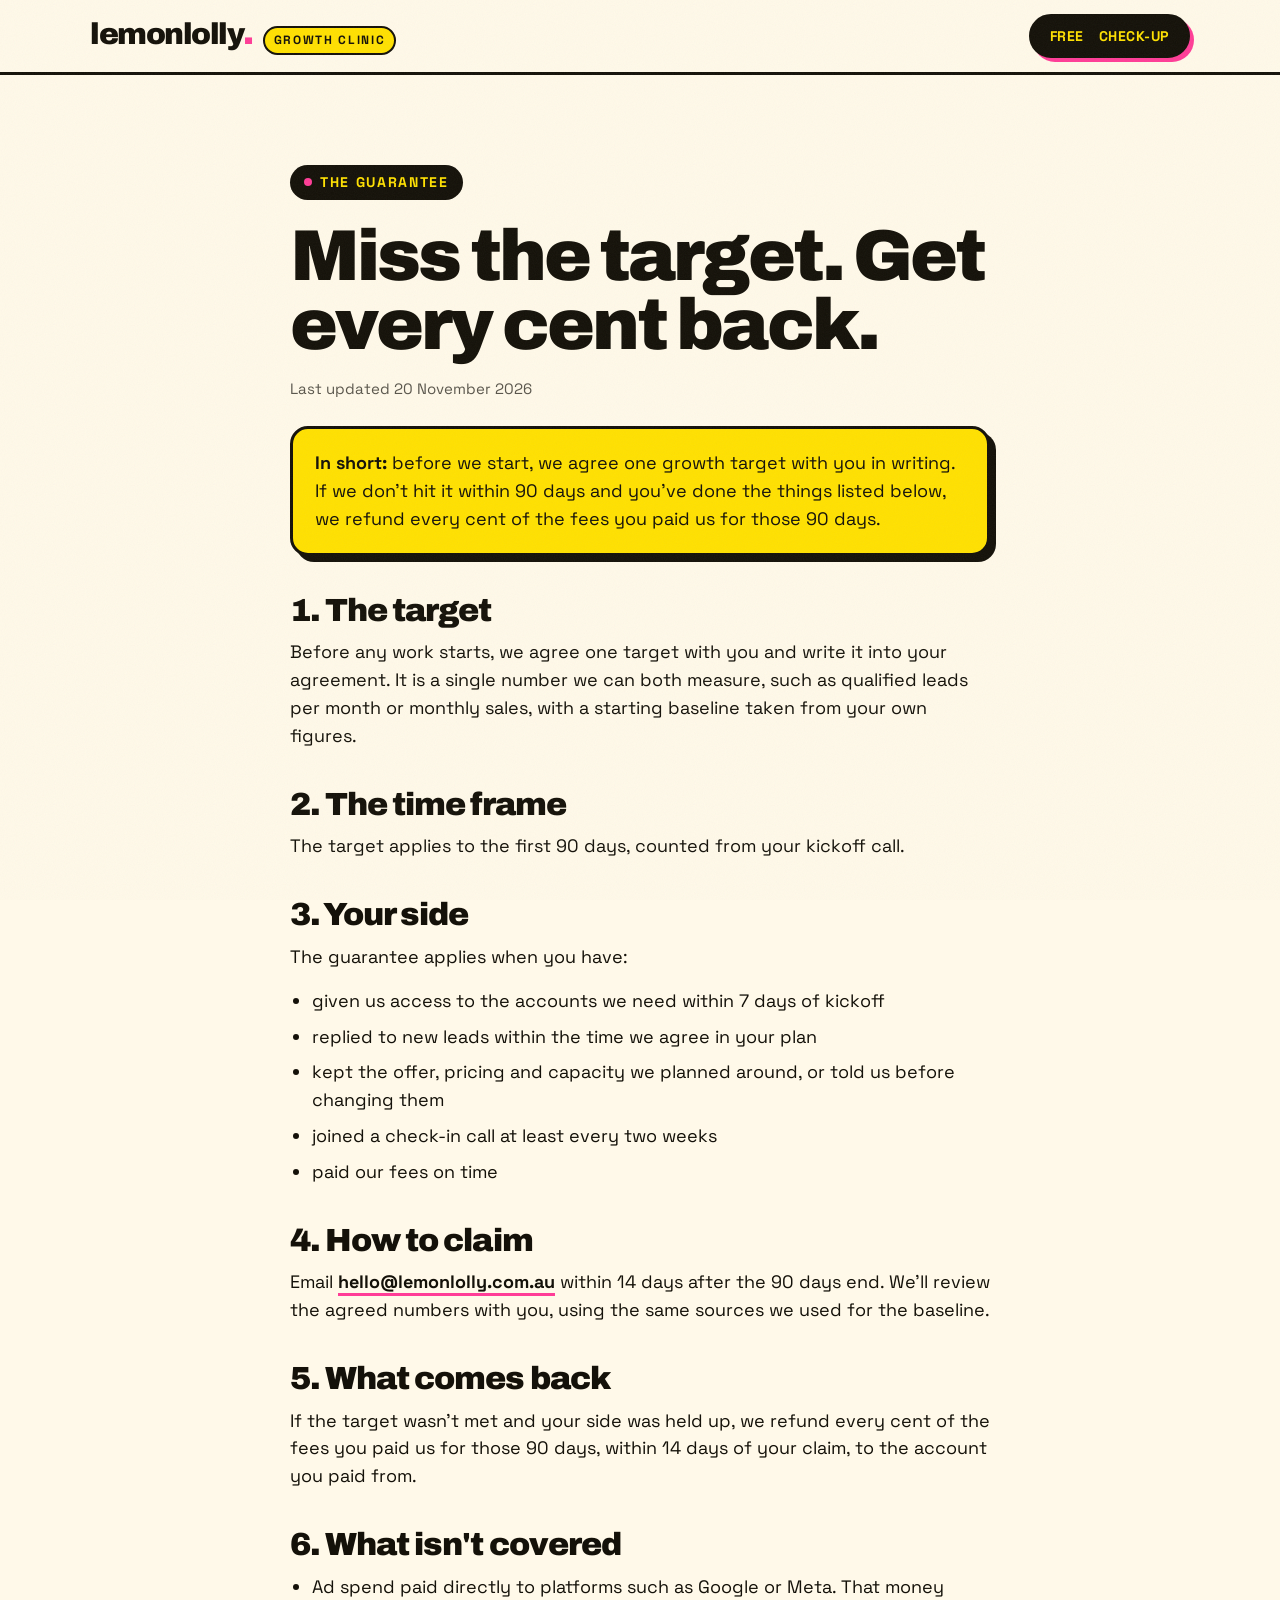
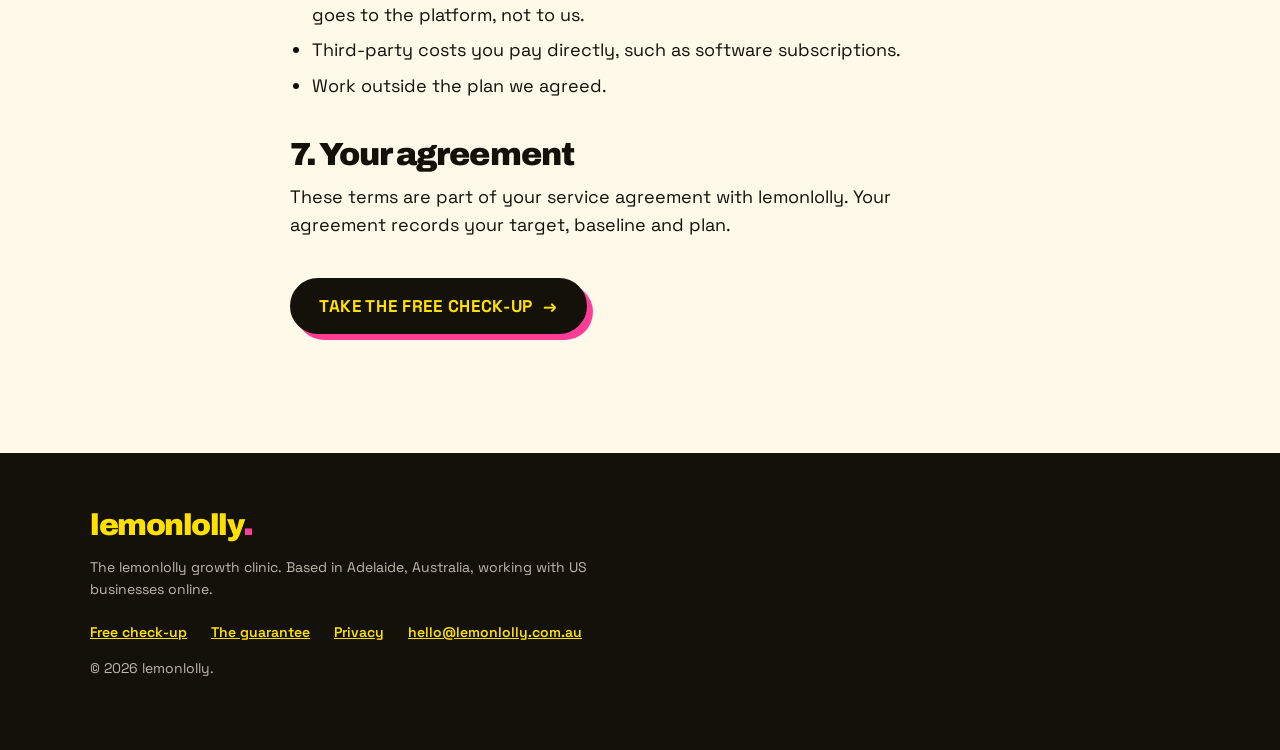
==== guarantee.html @ 4f694c8e "lemonlolly.vip growth clinic: landing page, free growth check-up, guarantee and privacy pages Check-" ====
<!DOCTYPE html>
<html lang="en-US">
<head>
<meta charset="utf-8">
<meta name="viewport" content="width=device-width, initial-scale=1">
<title>The growth clinic guarantee: full terms | lemonlolly</title>
<meta name="description" content="If we take you on and miss the growth target we agree, every cent of our fee comes back. Here's exactly how the guarantee works.">
<link rel="canonical" href="https://lemonlolly.vip/guarantee">
<meta property="og:title" content="The growth clinic guarantee | lemonlolly">
<meta property="og:description" content="Miss the target we agree, get every cent of our fee back. The full terms.">
<meta property="og:url" content="https://lemonlolly.vip/guarantee">
<meta name="theme-color" content="#FFE100">
<link rel="icon" href="/favicon.svg" type="image/svg+xml">
<link rel="preconnect" href="https://fonts.googleapis.com">
<link rel="preconnect" href="https://fonts.gstatic.com" crossorigin>
<link href="https://fonts.googleapis.com/css2?family=Archivo:wght@500;600;700;800;900&family=Space+Grotesk:wght@400;500;600;700&display=swap" rel="stylesheet">
<link rel="stylesheet" href="/styles.css">
<script async src="https://www.googletagmanager.com/gtag/js?id=AW-18373661137"></script>
<script>window.dataLayer=window.dataLayer||[];function gtag(){dataLayer.push(arguments);}gtag('js',new Date());gtag('config','AW-18373661137');</script>
</head>
<body>
<!-- DRAFT TERMS: agree the target type, time frame and client duties, then have a US lawyer review before the domain goes live. -->
<header class="site-head">
  <div class="wrap">
    <a class="brand" href="/" aria-label="lemonlolly growth clinic, home">
      <span class="wordmark">lemonlolly<span class="pinkdot">.</span></span>
      <span class="brand-tag">Growth clinic</span>
    </a>
    <nav class="nav" aria-label="Main"><a class="btn btn-ink" href="/#checkup"><span class="long">Free&nbsp;</span>check-up</a></nav>
  </div>
</header>

<main class="doc">
  <span class="eyebrow">The guarantee</span>
  <h1>Miss the target. Get every cent back.</h1>
  <p class="updated">Last updated 20 November 2026</p>
  <div class="box"><p><b>In short:</b> before we start, we agree one growth target with you in writing. If we don't hit it within 90 days and you've done the things listed below, we refund every cent of the fees you paid us for those 90 days.</p></div>

  <h2>1. The target</h2>
  <p>Before any work starts, we agree one target with you and write it into your agreement. It is a single number we can both measure, such as qualified leads per month or monthly sales, with a starting baseline taken from your own figures.</p>

  <h2>2. The time frame</h2>
  <p>The target applies to the first 90 days, counted from your kickoff call.</p>

  <h2>3. Your side</h2>
  <p>The guarantee applies when you have:</p>
  <ul>
    <li>given us access to the accounts we need within 7 days of kickoff</li>
    <li>replied to new leads within the time we agree in your plan</li>
    <li>kept the offer, pricing and capacity we planned around, or told us before changing them</li>
    <li>joined a check-in call at least every two weeks</li>
    <li>paid our fees on time</li>
  </ul>

  <h2>4. How to claim</h2>
  <p>Email <a class="textlink" href="mailto:hello@lemonlolly.com.au">hello@lemonlolly.com.au</a> within 14 days after the 90 days end. We'll review the agreed numbers with you, using the same sources we used for the baseline.</p>

  <h2>5. What comes back</h2>
  <p>If the target wasn't met and your side was held up, we refund every cent of the fees you paid us for those 90 days, within 14 days of your claim, to the account you paid from.</p>

  <h2>6. What isn't covered</h2>
  <ul>
    <li>Ad spend paid directly to platforms such as Google or Meta. That money goes to the platform, not to us.</li>
    <li>Third-party costs you pay directly, such as software subscriptions.</li>
    <li>Work outside the plan we agreed.</li>
  </ul>

  <h2>7. Your agreement</h2>
  <p>These terms are part of your service agreement with lemonlolly. Your agreement records your target, baseline and plan.</p>

  <p style="margin-top:40px"><a class="btn btn-ink" href="/#checkup">Take the free check-up <span class="arr" aria-hidden="true">→</span></a></p>
</main>

<footer class="site-foot">
  <div class="wrap">
    <a class="wordmark" href="/">lemonlolly<span class="pinkdot">.</span></a>
    <p>The lemonlolly growth clinic. Based in Adelaide, Australia, working with US businesses online.</p>
    <div class="flinks"><a href="/#checkup">Free check-up</a><a href="/guarantee">The guarantee</a><a href="/privacy">Privacy</a><a href="mailto:hello@lemonlolly.com.au">hello@lemonlolly.com.au</a></div>
    <p>© 2026 lemonlolly.</p>
  </div>
</footer>
</body>
</html>
---- styles.css ----
/* lemonlolly growth clinic (lemonlolly.vip) — brand system v1.0 */
:root{
  --lemon:#FFE100; --pink:#FF3D97; --ink:#141109; --cream:#FFF9E9; --white:#FFFFFF;
  --ink-soft:#3b3526;
  --bw:3px;
  --shadow:6px 6px 0 var(--ink);
  --shadow-lg:10px 10px 0 var(--ink);
  --radius:18px;
  --display:"Archivo","Archivo Black",system-ui,sans-serif;
  --body:"Space Grotesk",system-ui,-apple-system,"Segoe UI",sans-serif;
  --wrap:1180px;
  --gutter:clamp(16px,4vw,40px);
}
*{box-sizing:border-box}
html{scroll-behavior:smooth;-webkit-text-size-adjust:100%}
body{margin:0;background:var(--cream);color:var(--ink);font-family:var(--body);font-size:18px;line-height:1.55;overflow-x:hidden}
body::before{content:"";position:fixed;inset:0;pointer-events:none;z-index:100;opacity:.05;
  background-image:url("data:image/svg+xml,%3Csvg xmlns='http://www.w3.org/2000/svg' width='160' height='160'%3E%3Cfilter id='n'%3E%3CfeTurbulence type='fractalNoise' baseFrequency='.9' numOctaves='2' stitchTiles='stitch'/%3E%3C/filter%3E%3Crect width='100%25' height='100%25' filter='url(%23n)'/%3E%3C/svg%3E")}
img,svg{max-width:100%;display:block}
a{color:inherit}
:focus-visible{outline:3px solid var(--pink);outline-offset:3px;border-radius:6px}
.wrap{max-width:var(--wrap);margin:0 auto;padding:0 var(--gutter)}
.skip{position:absolute;left:-999px;top:8px;background:var(--ink);color:var(--lemon);padding:10px 16px;border-radius:999px;z-index:200}
.skip:focus{left:8px}
[hidden]{display:none!important}

/* type */
h1,h2,h3,.display{font-family:var(--display);font-weight:900;letter-spacing:-.04em;line-height:.95;margin:0}
h1{font-size:clamp(44px,7vw,92px)}
h2{font-size:clamp(36px,5.2vw,64px)}
h3{font-size:clamp(22px,2.4vw,30px);letter-spacing:-.03em;line-height:1.02}
.sub{display:block;font-family:var(--display);font-weight:800;letter-spacing:-.03em;line-height:1.05;font-size:clamp(23px,2.8vw,34px);margin-top:.4em}
p{margin:0 0 .9em}
.lead{font-size:clamp(19px,1.7vw,22px);max-width:34em}
.eyebrow{display:inline-flex;align-items:center;gap:8px;font-weight:700;font-size:14px;letter-spacing:.12em;text-transform:uppercase;background:var(--ink);color:var(--lemon);padding:7px 14px;border-radius:999px;margin-bottom:22px}
.eyebrow::before{content:"";width:8px;height:8px;border-radius:50%;background:var(--pink)}
.hl{background:var(--white);padding:0 .12em;box-decoration-break:clone;-webkit-box-decoration-break:clone;border-radius:6px}
.pinkdot{color:var(--pink)}
section{position:relative}
.sec{padding:clamp(72px,10vw,120px) 0}
.sec-head{max-width:820px;margin-bottom:clamp(32px,5vw,56px)}
.sec-head p{margin-top:16px}

/* buttons */
.btn{display:inline-flex;align-items:center;justify-content:center;gap:10px;min-height:56px;padding:14px 26px;border:var(--bw) solid var(--ink);border-radius:999px;font-family:var(--body);font-weight:700;font-size:17px;letter-spacing:.04em;text-transform:uppercase;text-decoration:none;cursor:pointer;--bs:var(--ink);box-shadow:6px 6px 0 var(--bs);transition:transform .12s ease,box-shadow .12s ease;text-align:center;line-height:1.15}
.btn:hover{transform:translate(-2px,-2px);box-shadow:8px 8px 0 var(--bs)}
.btn:active{transform:translate(4px,4px);box-shadow:2px 2px 0 var(--bs)}
.btn[disabled]{opacity:.55;cursor:wait}
.btn-ink{background:var(--ink);color:var(--lemon);--bs:var(--pink)}
.btn-lemon{background:var(--lemon);color:var(--ink)}
.btn-pink{background:var(--pink);color:var(--ink)}
.btn .arr{transition:transform .15s}
.btn:hover .arr{transform:translateX(4px)}
.btn-row{display:flex;flex-wrap:wrap;gap:16px;align-items:center}
.micro{font-size:15px;font-weight:500;margin-top:18px;display:flex;flex-wrap:wrap;gap:8px 18px}
.micro span{display:flex;align-items:center;gap:8px}
.micro span::before{content:"✓";display:inline-grid;place-items:center;width:22px;height:22px;border-radius:50%;background:var(--ink);color:var(--lemon);font-size:12px;font-weight:700;flex:none}
.textlink{font-weight:700;text-decoration:underline;text-decoration-thickness:3px;text-decoration-color:var(--pink);text-underline-offset:5px}
.linkbtn{background:none;border:0;padding:0;font:inherit;font-weight:700;cursor:pointer;color:var(--ink);text-decoration:underline;text-decoration-thickness:2px;text-underline-offset:4px}

/* header */
.site-head{position:sticky;top:0;z-index:50;background:var(--cream);border-bottom:var(--bw) solid var(--ink)}
.site-head .wrap{display:flex;align-items:center;justify-content:space-between;gap:16px;height:72px}
.brand{display:flex;align-items:baseline;gap:10px;text-decoration:none}
.wordmark{font-family:var(--display);font-weight:900;font-size:30px;letter-spacing:-.05em;line-height:1}
.wordmark .pinkdot{font-size:1.1em}
.brand-tag{font-weight:700;font-size:12px;letter-spacing:.14em;text-transform:uppercase;border:2px solid var(--ink);border-radius:999px;padding:3px 9px;background:var(--lemon)}
.nav{display:flex;align-items:center;gap:28px}
.nav a:not(.btn){text-decoration:none;font-weight:500;font-size:16px}
.nav a:not(.btn):hover{text-decoration:underline;text-decoration-thickness:3px;text-decoration-color:var(--pink);text-underline-offset:5px}
.nav .btn{min-height:44px;padding:8px 18px;font-size:14px;box-shadow:4px 4px 0 var(--bs)}
@media (max-width:860px){.nav a:not(.btn){display:none}}
@media (max-width:480px){.brand-tag{display:none}.wordmark{font-size:26px}.nav .btn .long{display:none}}

/* hero */
.hero{background:var(--lemon);border-bottom:var(--bw) solid var(--ink);padding:clamp(44px,7vw,92px) 0 clamp(64px,8vw,104px);overflow:hidden}
.hero-grid{display:grid;grid-template-columns:1.1fr .9fr;gap:clamp(40px,5vw,70px);align-items:center}
.hero .sub{margin-bottom:26px;max-width:18em}
.hero .lead{margin-bottom:30px}
@media (max-width:960px){.hero-grid{grid-template-columns:1fr}}

/* example result card */
.eg{position:relative;background:var(--white);border:var(--bw) solid var(--ink);border-radius:26px;box-shadow:var(--shadow-lg);padding:28px 24px 22px;transform:rotate(1.2deg);max-width:460px;justify-self:center;width:100%}
.eg-pill{position:absolute;left:22px;top:-17px;background:var(--ink);color:var(--lemon);font-weight:700;font-size:12px;letter-spacing:.14em;text-transform:uppercase;padding:6px 12px;border-radius:999px}
.eg-top{display:flex;align-items:center;gap:18px;margin-bottom:18px;padding-right:64px}
.eg-score{flex:none;width:96px;height:96px;border-radius:50%;background:var(--lemon);border:var(--bw) solid var(--ink);display:grid;place-items:center;box-shadow:4px 4px 0 var(--ink);text-align:center}
.eg-score b{font-family:var(--display);font-weight:900;font-size:44px;letter-spacing:-.05em;line-height:1;display:block}
.eg-score small{display:block;font-size:12px;font-weight:700;margin-top:-2px}
.eg-verdict{font-family:var(--display);font-weight:900;font-size:clamp(24px,2.6vw,30px);letter-spacing:-.03em;line-height:1}
.eg-verdict span{display:block;font-family:var(--body);font-weight:500;font-size:15px;letter-spacing:0;margin-top:6px}
.eg-bars{display:grid;gap:9px}
.eg-row{display:grid;grid-template-columns:112px 1fr;gap:10px;align-items:center;font-size:13.5px;font-weight:700}
.eg-row i{display:block;height:14px;border:2px solid var(--ink);border-radius:999px;background:var(--cream);overflow:hidden}
.eg-row i::after{content:"";display:block;height:100%;width:var(--v);background:var(--lemon);border-right:2px solid var(--ink)}
.eg-row.low i::after{background:var(--pink)}
.eg-foot{margin-top:16px;padding-top:12px;border-top:2px dashed var(--ink);font-size:14px;font-weight:600}
.eg-foot b{color:var(--ink)}
.seal{position:absolute;right:-30px;top:-52px;z-index:2;width:112px;height:112px;border-radius:50%;background:var(--pink);border:var(--bw) solid var(--ink);display:grid;place-items:center;box-shadow:4px 4px 0 var(--ink)}
.seal svg{position:absolute;inset:6px;width:calc(100% - 12px);height:calc(100% - 12px);animation:spin 18s linear infinite}
.seal b{font-family:var(--display);font-size:26px;line-height:1;letter-spacing:-.04em}
@keyframes spin{to{transform:rotate(360deg)}}
@media (prefers-reduced-motion:reduce){.seal svg,.ticker-track{animation:none}}
@media (max-width:520px){
  .eg{transform:none;padding:26px 16px 18px}
  .eg-top{padding-right:52px;gap:14px}
  .eg-score{width:80px;height:80px}.eg-score b{font-size:36px}
  .eg-row{grid-template-columns:96px 1fr;font-size:12.5px}
  .seal{width:88px;height:88px;right:-6px;top:-50px}
  .seal b{font-size:20px}
}

/* ticker */
.ticker{background:var(--ink);color:var(--lemon);border-bottom:var(--bw) solid var(--ink);overflow:hidden;padding:16px 0}
.ticker-track{display:flex;gap:36px;width:max-content;animation:tick 36s linear infinite}
.ticker span{font-family:var(--display);font-weight:900;font-size:clamp(20px,2.4vw,28px);letter-spacing:-.02em;text-transform:uppercase;white-space:nowrap;display:flex;align-items:center;gap:36px}
.ticker span::after{content:"✳";color:var(--pink)}
@keyframes tick{to{transform:translateX(-50%)}}

/* how it works */
.steps{display:grid;grid-template-columns:repeat(4,1fr);gap:20px;list-style:none;padding:0;margin:0}
.step{background:var(--white);border:var(--bw) solid var(--ink);border-radius:var(--radius);padding:26px 22px;box-shadow:var(--shadow)}
.step:nth-child(2){background:var(--lemon)}
.step:nth-child(4){background:var(--ink);color:var(--cream);box-shadow:6px 6px 0 var(--pink)}
.step .n{font-family:var(--display);font-weight:900;font-size:52px;letter-spacing:-.05em;line-height:.9;color:var(--pink);display:block;margin-bottom:12px}
.step h3{font-size:clamp(21px,2vw,25px);margin-bottom:10px}
.step p{margin:0;font-size:16px}
.step .when{display:inline-block;margin-top:14px;font-size:13px;font-weight:700;letter-spacing:.08em;text-transform:uppercase;border:2px solid currentColor;border-radius:999px;padding:3px 10px}
@media (max-width:1000px){.steps{grid-template-columns:1fr 1fr}}
@media (max-width:560px){.steps{grid-template-columns:1fr}}

/* the check-up */
.check-sec{border-top:var(--bw) solid var(--ink);border-bottom:var(--bw) solid var(--ink);background-color:var(--cream);background-image:repeating-linear-gradient(45deg,rgba(255,225,0,.32) 0 18px,transparent 18px 36px)}
.app{max-width:860px;margin:0 auto;background:var(--white);border:var(--bw) solid var(--ink);border-radius:28px;box-shadow:12px 12px 0 var(--ink);overflow:hidden;scroll-margin-top:96px}
.app-head{background:var(--lemon);border-bottom:var(--bw) solid var(--ink);padding:20px clamp(18px,3.4vw,36px) 18px}
.app-meta{display:flex;justify-content:space-between;align-items:center;gap:12px;font-weight:700;font-size:14px;letter-spacing:.1em;text-transform:uppercase;margin-bottom:12px}
.app-meta .time{letter-spacing:0;text-transform:none;font-weight:600;opacity:.8}
.progress{height:18px;border:var(--bw) solid var(--ink);border-radius:999px;background:var(--white);overflow:hidden}
.progress i{display:block;height:100%;width:0;background:repeating-linear-gradient(45deg,var(--ink) 0 8px,var(--pink) 8px 16px);border-right:var(--bw) solid var(--ink);transition:width .35s ease}
.app-body{padding:clamp(24px,3.6vw,40px) clamp(18px,3.4vw,40px) clamp(26px,3.6vw,40px);min-height:420px}
.start-panel{text-align:center;padding:clamp(10px,3vw,26px) 0}
.start-panel h3{font-size:clamp(28px,3.6vw,42px);margin-bottom:12px}
.start-panel p{max-width:32em;margin:0 auto 26px}
.start-panel .btn-row{justify-content:center}
.start-list{list-style:none;padding:0;margin:0 auto 30px;display:flex;flex-wrap:wrap;justify-content:center;gap:8px;max-width:640px}
.start-list li{border:2px solid var(--ink);border-radius:999px;padding:5px 14px;font-weight:600;font-size:15px;background:var(--cream)}
.q{border:0;margin:0;padding:0;min-width:0}
.q legend{font-family:var(--display);font-weight:800;font-size:clamp(23px,2.6vw,30px);letter-spacing:-.025em;line-height:1.12;padding:0;margin-bottom:6px}
.q .area{display:inline-block;font-weight:700;font-size:13px;letter-spacing:.12em;text-transform:uppercase;border:2px solid var(--ink);border-radius:999px;padding:3px 10px;margin-bottom:14px;background:var(--cream)}
.q .help{display:block;font-size:15px;opacity:.75;margin:0 0 6px}
.opts{display:grid;grid-template-columns:1fr;gap:10px;margin-top:18px}
.opts.two{grid-template-columns:1fr 1fr}
@media (max-width:600px){.opts.two{grid-template-columns:1fr}}
.opt{position:relative;display:block}
.opt input{position:absolute;opacity:0;width:1px;height:1px}
.opt span{display:flex;align-items:center;gap:12px;min-height:54px;padding:12px 16px;border:var(--bw) solid var(--ink);border-radius:14px;background:var(--cream);font-weight:500;font-size:17px;line-height:1.3;cursor:pointer;transition:background .1s,transform .1s}
.opt span::before{content:"";flex:none;width:20px;height:20px;border:var(--bw) solid var(--ink);border-radius:50%;background:var(--white)}
.opt span:hover{background:var(--white)}
.opt input:checked + span{background:var(--lemon);font-weight:700;box-shadow:4px 4px 0 var(--ink);transform:translate(-2px,-2px)}
.opt input:checked + span::before{background:var(--ink);box-shadow:inset 0 0 0 3px var(--lemon)}
.opt input:focus-visible + span{outline:3px solid var(--pink);outline-offset:3px}
.qual{margin-bottom:28px;padding-bottom:24px;border-bottom:2px dashed rgba(20,17,9,.25)}
.qual:last-of-type{border-bottom:0;margin-bottom:0;padding-bottom:0}
.qual legend{font-size:clamp(20px,2.1vw,24px)}
.qual.missing{outline:3px solid var(--pink);outline-offset:8px;border-radius:12px}
.step-actions{display:flex;justify-content:space-between;align-items:center;gap:14px;margin-top:28px;padding-top:22px;border-top:var(--bw) solid var(--ink)}
.step-actions .btn{margin-left:auto}
.step-err{color:#b0005a;font-weight:700;margin:14px 0 0}

/* results */
.res-top{display:grid;grid-template-columns:auto 1fr;gap:clamp(20px,4vw,40px);align-items:center;margin-bottom:26px}
.dial{position:relative;width:clamp(170px,22vw,200px);aspect-ratio:1}
.dial svg{width:100%;height:100%;transform:rotate(-90deg)}
.dial .num{position:absolute;inset:0;display:grid;place-items:center;text-align:center}
.dial b{font-family:var(--display);font-weight:900;font-size:clamp(56px,7vw,70px);letter-spacing:-.06em;line-height:.9;display:block}
.dial small{display:block;font-weight:700;font-size:15px;margin-top:4px}
.kicker{display:inline-block;font-weight:700;font-size:13px;letter-spacing:.14em;text-transform:uppercase;border:2px solid var(--ink);border-radius:999px;padding:4px 12px;margin-bottom:12px;background:var(--cream)}
.kicker.b0{background:var(--pink)}.kicker.b1{background:var(--lemon)}.kicker.b2{background:var(--ink);color:var(--lemon)}
.verdict{font-size:clamp(30px,4.2vw,48px);margin-bottom:10px}
.verdict-line{font-size:clamp(17px,1.6vw,19px);margin:0;max-width:30em}
@media (max-width:640px){.res-top{grid-template-columns:1fr;justify-items:center;text-align:center}.verdict-line{margin:0 auto}}
.res-block{border:var(--bw) solid var(--ink);border-radius:20px;padding:clamp(18px,3vw,28px);margin-top:22px;background:var(--cream)}
.res-block h3{font-size:clamp(22px,2.4vw,28px);margin-bottom:12px}
.limit{border-color:var(--ink);background:var(--white);box-shadow:8px 8px 0 var(--pink)}
.limit .tag{display:inline-block;font-weight:700;font-size:13px;letter-spacing:.12em;text-transform:uppercase;background:var(--pink);border:2px solid var(--ink);border-radius:999px;padding:3px 10px;margin-bottom:12px}
.limit .line{font-size:clamp(18px,1.8vw,21px);font-weight:600;margin-bottom:14px}
.limit .tip{margin:0;padding:12px 14px;border-radius:12px;background:var(--cream);border:2px dashed rgba(20,17,9,.4);font-size:16px}
.cats{display:grid;gap:12px}
.cat{display:grid;grid-template-columns:minmax(150px,200px) 1fr;gap:14px;align-items:center}
.cat-name{font-weight:700;font-size:16px;line-height:1.2}
.bar{height:22px;border:var(--bw) solid var(--ink);border-radius:999px;background:var(--white);overflow:hidden}
.bar i{display:block;height:100%;width:0;background:var(--lemon);border-right:var(--bw) solid var(--ink);transition:width .9s cubic-bezier(.2,.8,.2,1)}
.bar.low i{background:var(--pink)}
.cat.is-limit .cat-name::after{content:" ← biggest limit";color:#b0005a;font-size:13px}
@media (max-width:560px){.cat{grid-template-columns:1fr}.cat .bar{margin-top:-6px}}
.gate{background:var(--ink);color:var(--cream);border-color:var(--ink);box-shadow:10px 10px 0 var(--pink)}
.gate h3{color:var(--lemon);font-size:clamp(26px,3vw,36px)}
.gate .fields{display:grid;grid-template-columns:1fr 1fr;gap:14px;margin-top:18px}
.field{display:grid;gap:6px}
.field label{font-weight:700;font-size:15px}
.opt-l{font-weight:400;opacity:.75}
input[type=text],input[type=email],input[type=url]{font:inherit;font-size:17px;width:100%;min-height:52px;padding:12px 14px;border:var(--bw) solid var(--cream);border-radius:12px;background:var(--cream);color:var(--ink)}
input[type=text]:focus,input[type=email]:focus,input[type=url]:focus{outline:none;background:var(--white);box-shadow:4px 4px 0 var(--pink)}
input[aria-invalid=true]{border-color:var(--pink);box-shadow:0 0 0 3px var(--pink)}
.gate .btn{width:100%;margin-top:20px;--bs:var(--lemon)}
.gate .guar{margin:16px 0 0;font-size:15px;text-align:center;color:var(--cream)}
.gate .guar a{color:var(--lemon)}
.gate .small{font-size:14px;opacity:.75;margin:10px 0 0;text-align:center}
.gate .err{color:var(--pink);font-weight:700;margin:12px 0 0}
.gate .err a{color:var(--lemon)}
@media (max-width:560px){.gate .fields{grid-template-columns:1fr}}
.booking{margin-top:22px;border:var(--bw) solid var(--ink);border-radius:20px;overflow:hidden;background:var(--white)}
.booking-head{background:var(--lemon);border-bottom:var(--bw) solid var(--ink);padding:16px 20px}
.booking-head h3{font-size:clamp(22px,2.4vw,28px)}
.booking-head p{margin:6px 0 0;font-size:15px}
.cal{min-width:320px;height:700px}
.done{background:var(--lemon);text-align:center}
.done h3{font-size:clamp(26px,3vw,36px)}
.restart{margin-top:20px;text-align:center;font-size:15px}

/* guarantee band */
.guarantee{background:var(--ink);color:var(--cream)}
.guarantee .eyebrow{background:var(--lemon);color:var(--ink)}
.guarantee h2{color:var(--lemon);max-width:13em}
.g-grid{display:grid;grid-template-columns:1.1fr .9fr;gap:clamp(32px,5vw,64px);align-items:start;margin-top:30px}
.g-list{list-style:none;margin:0;padding:0;display:grid;gap:14px}
.g-list li{display:flex;gap:14px;align-items:flex-start;font-size:18px}
.g-list li b{flex:none;display:grid;place-items:center;width:34px;height:34px;border-radius:50%;background:var(--lemon);color:var(--ink);font-family:var(--display);font-weight:900;font-size:17px;border:2px solid var(--cream)}
.g-card{background:var(--cream);color:var(--ink);border:var(--bw) solid var(--cream);border-radius:var(--radius);padding:26px 24px;box-shadow:8px 8px 0 var(--pink)}
.g-card h3{margin-bottom:10px}
.g-card p{font-size:16px}
.g-card .fine{font-size:14px;opacity:.8;margin:0}
@media (max-width:860px){.g-grid{grid-template-columns:1fr}}

/* faq */
.faq{max-width:860px}
.faq details{border:var(--bw) solid var(--ink);border-radius:16px;background:var(--white);margin-bottom:12px;box-shadow:4px 4px 0 var(--ink)}
.faq summary{cursor:pointer;list-style:none;padding:18px 54px 18px 20px;font-family:var(--display);font-weight:800;font-size:clamp(19px,2vw,22px);letter-spacing:-.02em;line-height:1.2;position:relative}
.faq summary::-webkit-details-marker{display:none}
.faq summary::after{content:"+";position:absolute;right:18px;top:50%;transform:translateY(-50%);width:28px;height:28px;border-radius:50%;background:var(--lemon);border:2px solid var(--ink);display:grid;place-items:center;font-family:var(--body);font-size:20px;line-height:1}
.faq details[open] summary::after{content:"–"}
.faq details p{padding:0 20px 18px;margin:0;font-size:17px}

/* closing cta */
.cta-band{background:var(--pink);border-top:var(--bw) solid var(--ink);text-align:center}
.cta-band h2{max-width:14em;margin:0 auto 18px}
.cta-band p{max-width:30em;margin:0 auto 28px}
.cta-band .btn-row{justify-content:center}

/* legal pages */
.doc{max-width:780px;margin:0 auto;padding:clamp(48px,7vw,90px) var(--gutter) clamp(64px,8vw,110px)}
.doc h1{font-size:clamp(40px,6vw,72px);margin-bottom:18px}
.doc h2{font-size:clamp(24px,2.8vw,32px);letter-spacing:-.03em;margin:40px 0 12px}
.doc p,.doc li{font-size:18px}
.doc ul,.doc ol{padding-left:1.2em;margin:0 0 1em}
.doc li{margin-bottom:8px}
.doc .updated{font-size:15px;opacity:.7}
.doc .box{border:var(--bw) solid var(--ink);border-radius:var(--radius);background:var(--lemon);padding:20px 22px;box-shadow:var(--shadow);margin:26px 0}
.doc .box p:last-child{margin:0}

/* footer */
.site-foot{background:var(--ink);color:var(--cream);border-top:var(--bw) solid var(--ink);padding:52px 0 70px}
.site-foot .wordmark{color:var(--lemon);font-size:30px;text-decoration:none}
.site-foot p{margin:14px 0 0;font-size:14px;color:rgba(255,249,233,.72);max-width:40em}
.site-foot a{color:var(--lemon)}
.flinks{margin-top:22px;display:flex;gap:12px 24px;flex-wrap:wrap;font-size:14px;font-weight:600}
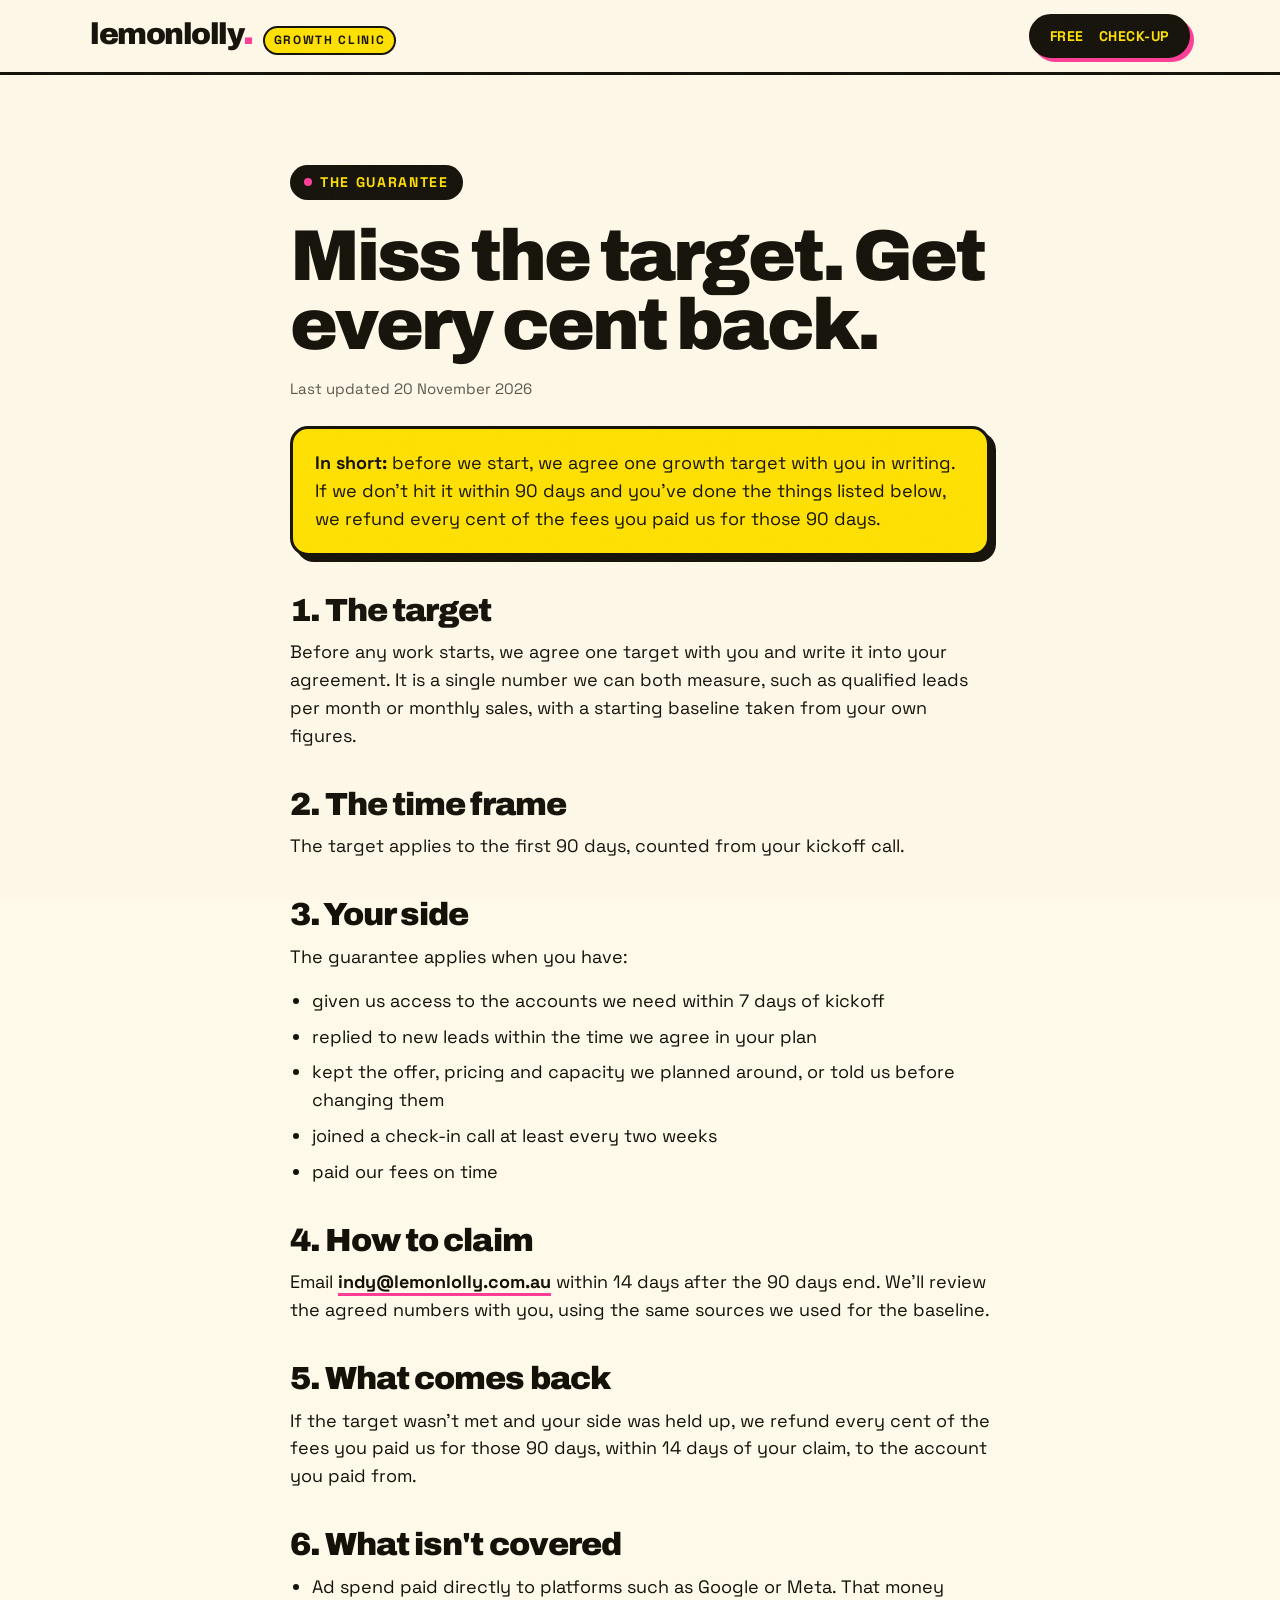
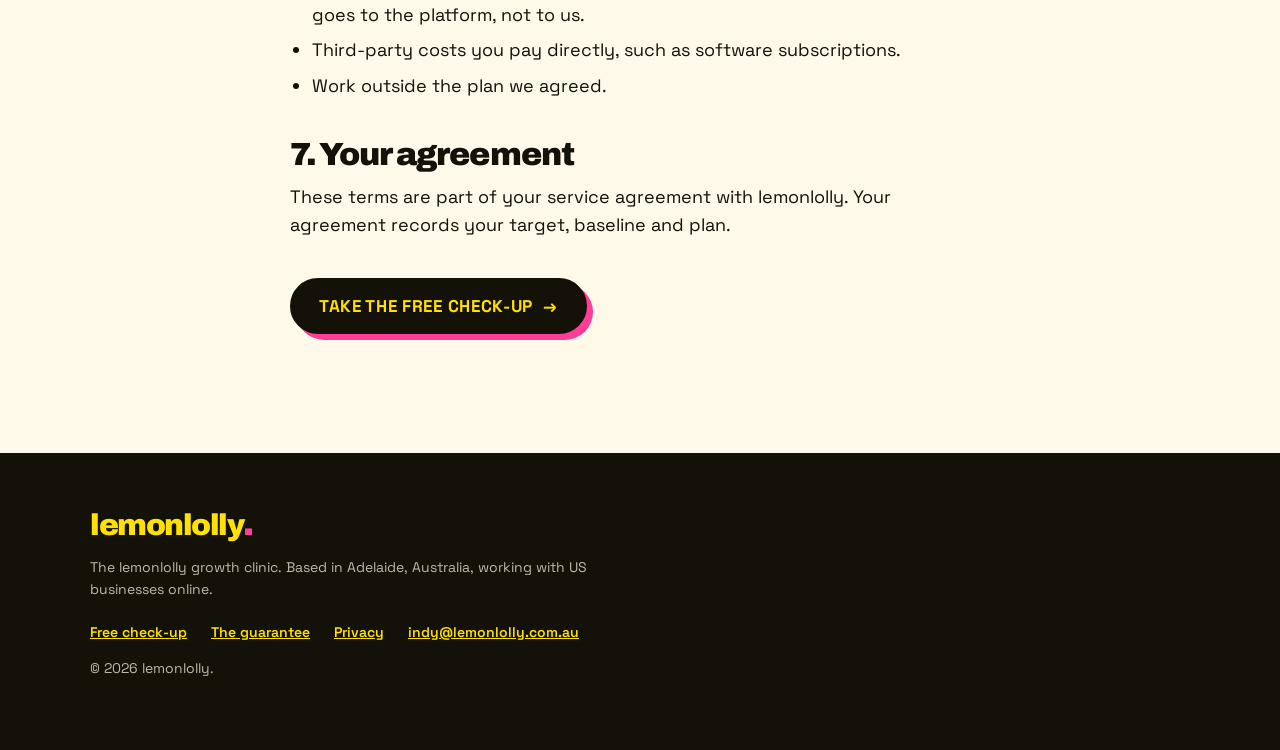
==== commit 2039d730: "Use indy@lemonlolly.com.au as the contact and lead address Co-Authored-By: Claude Opus 5.5 <noreply@" ====
--- a/guarantee.html
+++ b/guarantee.html
@@ -5,10 +5,10 @@
 <meta name="viewport" content="width=device-width, initial-scale=1">
 <title>The growth clinic guarantee: full terms | lemonlolly</title>
 <meta name="description" content="If we take you on and miss the growth target we agree, every cent of our fee comes back. Here's exactly how the guarantee works.">
-<link rel="canonical" href="https://lemonlolly.vip/guarantee">
+<link rel="canonical" href="https://www.lemonlolly.vip/guarantee">
 <meta property="og:title" content="The growth clinic guarantee | lemonlolly">
 <meta property="og:description" content="Miss the target we agree, get every cent of our fee back. The full terms.">
-<meta property="og:url" content="https://lemonlolly.vip/guarantee">
+<meta property="og:url" content="https://www.lemonlolly.vip/guarantee">
 <meta name="theme-color" content="#FFE100">
 <link rel="icon" href="/favicon.svg" type="image/svg+xml">
 <link rel="preconnect" href="https://fonts.googleapis.com">
@@ -53,7 +53,7 @@
   </ul>
 
   <h2>4. How to claim</h2>
-  <p>Email <a class="textlink" href="mailto:hello@lemonlolly.com.au">hello@lemonlolly.com.au</a> within 14 days after the 90 days end. We'll review the agreed numbers with you, using the same sources we used for the baseline.</p>
+  <p>Email <a class="textlink" href="mailto:indy@lemonlolly.com.au">indy@lemonlolly.com.au</a> within 14 days after the 90 days end. We'll review the agreed numbers with you, using the same sources we used for the baseline.</p>
 
   <h2>5. What comes back</h2>
   <p>If the target wasn't met and your side was held up, we refund every cent of the fees you paid us for those 90 days, within 14 days of your claim, to the account you paid from.</p>
@@ -75,7 +75,7 @@
   <div class="wrap">
     <a class="wordmark" href="/">lemonlolly<span class="pinkdot">.</span></a>
     <p>The lemonlolly growth clinic. Based in Adelaide, Australia, working with US businesses online.</p>
-    <div class="flinks"><a href="/#checkup">Free check-up</a><a href="/guarantee">The guarantee</a><a href="/privacy">Privacy</a><a href="mailto:hello@lemonlolly.com.au">hello@lemonlolly.com.au</a></div>
+    <div class="flinks"><a href="/#checkup">Free check-up</a><a href="/guarantee">The guarantee</a><a href="/privacy">Privacy</a><a href="mailto:indy@lemonlolly.com.au">indy@lemonlolly.com.au</a></div>
     <p>© 2026 lemonlolly.</p>
   </div>
 </footer>
